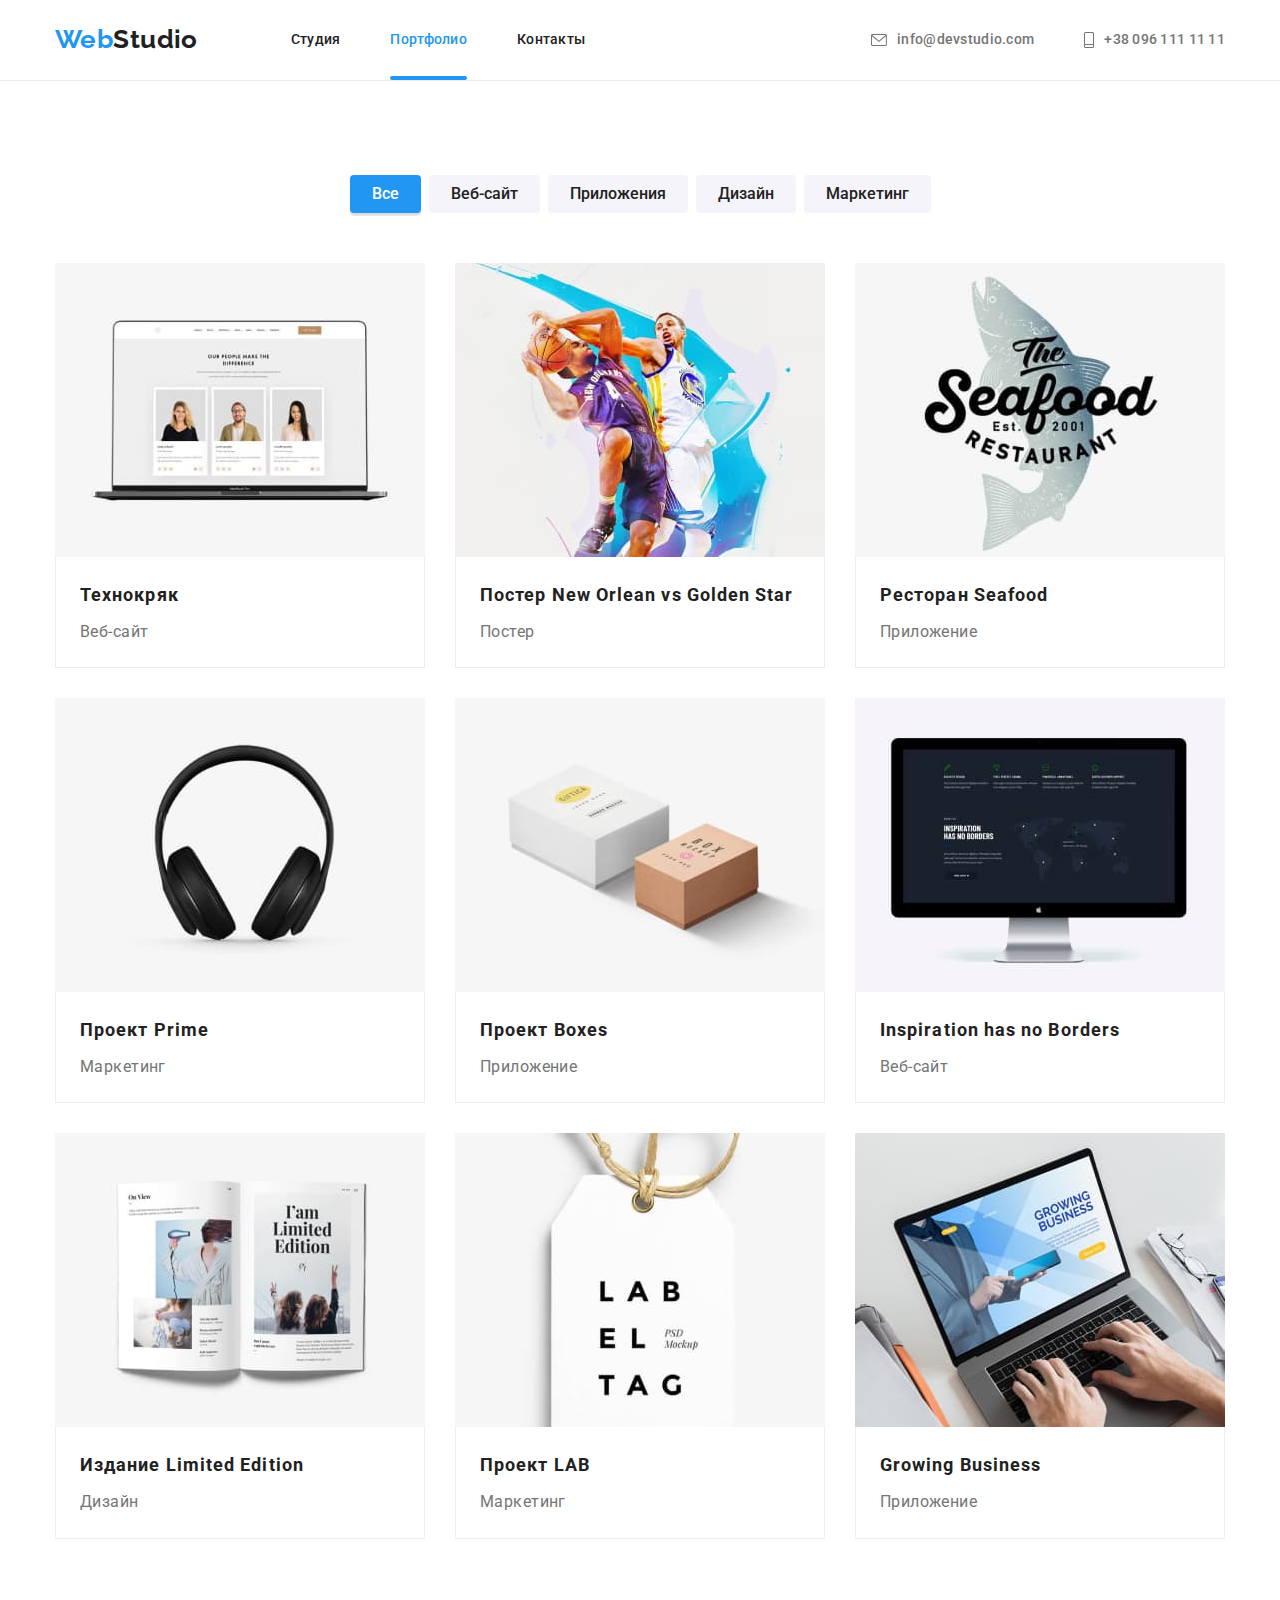
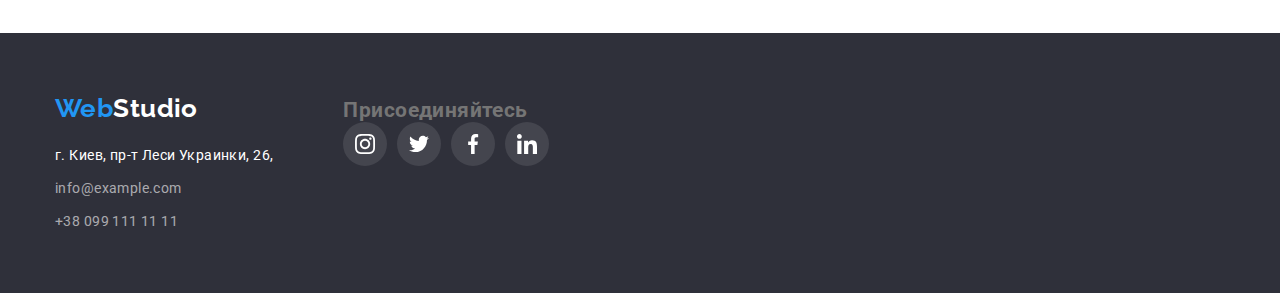
==== portfolio.html @ ca1852e1 "Add overlay portfolio and modal" ====
<!DOCTYPE html>
<html lang="ru">
  <head>
    <meta charset="UTF-8" />
    <meta http-equiv="X-UA-Compatible" content="IE=edge" />
    <meta name="viewport" content="width=device-width, initial-scale=1.0" />
    <title lang="en">Portfolio</title>
    <link
      href="https://fonts.googleapis.com/css2?family=Raleway:wght@700&family=Roboto:wght@400;500;700;900&display=swap"
      rel="stylesheet"
    />
    <link
      rel="stylesheet"
      href="https://cdnjs.cloudflare.com/ajax/libs/modern-normalize/1.1.0/modern-normalize.min.css"
    />
    <link rel="stylesheet" href="./css/styles.css" />
  </head>
  <body>
    <!--Шапка в сайте-->
    <header class="header">
      <!--Навигация в шапке-->
      <div class="container header-content">
        <nav class="navigation header-content">
          <a href="./index.html" class="logo text"><span class="logo-first">Web</span>Studio</a>
          <ul class="naw-list">
            <li class="naw-list-item">
              <a href="./index.html" class="link text">Студия</a>
            </li>
            <li class="naw-list-item">
              <a href="./portfolio.html" target="_blank" class="link text current">Портфолио</a>
            </li>
            <li class="naw-list-item"><a href="" class="link text list">Контакты</a></li>
          </ul>
        </nav>

        <!--Блок контакты-->

        <ul class="contacts-block">
          <li class="contacts-block-item">
            <a href="mailto:info@devstudio.com" class="link text">
              <svg class="contacts-block-icon" width="16px" height="12px">
                <use href="./images/sprite.svg#icon-envelope"></use>
              </svg>
              info@devstudio.com
            </a>
          </li>
          <li class="contacts-block-item">
            <a href="tel:+380961111111" class="link text"
              ><svg class="contacts-block-icon" width="10px" height="16px">
                <use href="./images/sprite.svg#icon-mobile"></use>
              </svg>
              +38 096 111 11 11
            </a>
          </li>
        </ul>
      </div>
    </header>
    <main>
      <!--Фильтры-->
      <section class="section">
        <!--Скрытый заголовок-->
        <!-- <h1>Примеры работ</h1> -->
        <div class="container">
          <ul class="filters-list">
            <li class="filter-item">
              <button type="button" class="button-filter current">Все</button>
            </li>
            <li class="filter-item">
              <button type="button" class="button-filter">Веб-сайт</button>
            </li>
            <li class="filter-item">
              <button type="button" class="button-filter">Приложения</button>
            </li>
            <li class="filter-item">
              <button type="button" class="button-filter">Дизайн</button>
            </li>
            <li class="filter-item">
              <button type="button" class="button-filter">Маркетинг</button>
            </li>
          </ul>
          <!-- Примеры работ -->
          <ul class="works-list">
            <li class="works-list-item">
              <a href="" class="text">
                <div class="works-list-thumb">
                  <img
                    src="./images-portfolio/img-ex-1.jpg"
                    alt="Ноутбук"
                    width="370"
                    height="294"
                  />
                  <div class="works-list-thumb-text-box">
                    <p class="works-list-thumb-text">
                      Ресурс предлагает комплексные предложения с разным уровнем функционала и
                      сервисов. Все это позволит посетителю получить исчерпывающие сведения о
                      компании или частном лице.
                    </p>
                  </div>
                </div>
                <div class="card-box">
                  <h2 class="works-title">Технокряк</h2>
                  <p class="works-subtitle">Веб-сайт</p>
                </div>
              </a>
            </li>
            <li class="works-list-item">
              <a href="" class="text">
                <img
                  src="./images-portfolio/img-ex-2.jpg"
                  alt="Игра в футбол"
                  width="370"
                  height="294"
                />
                <div class="card-box">
                  <h2 lang="en" class="works-title">Постер New Orlean vs Golden Star</h2>
                  <p class="works-subtitle">Постер</p>
                </div>
              </a>
            </li>
            <li class="works-list-item">
              <a href="" class="text">
                <img
                  src="./images-portfolio/img-ex-3.jpg"
                  alt="Лого Ресторана"
                  width="370"
                  height="294"
                />
                <div class="card-box">
                  <h2 lang="en" class="works-title">Ресторан Seafood</h2>
                  <p class="works-subtitle">Приложение</p>
                </div>
              </a>
            </li>
            <li class="works-list-item">
              <a href="" class="text">
                <img
                  src="./images-portfolio/img-ex-4.jpg"
                  alt="Наушники"
                  width="370"
                  height="294"
                />

                <div class="card-box">
                  <h2 lang="en" class="works-title">Проект Prime</h2>
                  <p class="works-subtitle">Маркетинг</p>
                </div>
              </a>
            </li>
            <li class="works-list-item">
              <a href="" class="text">
                <img src="./images-portfolio/img-ex-5.jpg" alt="Коробки" width="370" height="294" />
                <div class="card-box">
                  <h2 lang="en" class="works-title">Проект Boxes</h2>
                  <p class="works-subtitle">Приложение</p>
                </div>
              </a>
            </li>
            <li class="works-list-item">
              <a href="" class="text">
                <img src="./images-portfolio/img-ex-6.jpg" alt="Монитор" width="370" height="294" />
                <div class="card-box">
                  <h2 lang="en" class="works-title">Inspiration has no Borders</h2>
                  <p class="works-subtitle">Веб-сайт</p>
                </div>
              </a>
            </li>
            <li class="works-list-item">
              <a href="" class="text">
                <img
                  src="./images-portfolio/img-ex-7.jpg"
                  alt="Разворот кники"
                  width="370"
                  height="294"
                />
                <div class="card-box">
                  <h2 lang="en" class="works-title">Издание Limited Edition</h2>
                  <p class="works-subtitle">Дизайн</p>
                </div>
              </a>
            </li>
            <li class="works-list-item">
              <a href="" class="text">
                <img
                  src="./images-portfolio/img-ex-8.jpg"
                  alt="Бирка-ценник"
                  width="370"
                  height="294"
                />
                <div class="card-box">
                  <h2 lang="en" class="works-title">Проект LAB</h2>
                  <p class="works-subtitle">Маркетинг</p>
                </div>
              </a>
            </li>
            <li class="works-list-item">
              <a href="" class="text">
                <img
                  src="./images-portfolio/img-ex-9.jpg"
                  alt="Печатание на ноутбуке"
                  width="370"
                  height="294"
                />
                <div class="card-box">
                  <h2 lang="en" class="works-title">Growing Business</h2>
                  <p class="works-subtitle">Приложение</p>
                </div>
              </a>
            </li>
          </ul>
        </div>
      </section>
    </main>
    <!--Футер-->
    <footer class="footer">
      <div class="container footer-container">
        <div class="footer-box">
          <a href="" class="logo-footer text"> <span class="logo-footer-first">Web</span>Studio </a>

          <address>
            <ul class="contacts-footer">
              <li><a href="" class="link-address text"> г. Киев, пр-т Леси Украинки, 26,</a></li>
              <li>
                <a href="mailto:info@example.com" class="link-mail-footer link text"
                  >info@example.com</a
                >
              </li>
              <li>
                <a href="tel:+380991111111" class="link-tel-footer link text">+38 099 111 11 11</a>
              </li>
            </ul>
          </address>
        </div>

        <div class="footer-social-box">
          <h2 class="footer-title">Присоединяйтесь</h2>
          <ul class="footer-social-list">
            <li class="footer-social-item">
              <a href="">
                <svg class="icon-footer" width="44" height="44">
                  <use href="./images/sprite.svg#icon-instagram"></use>
                </svg>
              </a>
            </li>
            <li class="footer-social-item">
              <a href="">
                <svg class="icon-footer" width="44" height="44">
                  <use href="./images/sprite.svg#icon-twitter"></use>
                </svg>
              </a>
            </li>
            <li class="footer-social-item">
              <a href="">
                <svg class="icon-footer" width="44" height="44">
                  <use href="./images/sprite.svg#icon-facebook"></use>
                </svg>
              </a>
            </li>
            <li class="footer-social-item">
              <a href="">
                <svg class="icon-footer" width="44" height="44">
                  <use href="./images/sprite.svg#icon-linkedin"></use>
                </svg>
              </a>
            </li>
          </ul>
        </div>
      </div>
    </footer>
  </body>
</html>
---- css/styles.css ----
:root {
  --title-text-color: #212121;
  --primary-text-color: #757575;
  --accent-color: #2196f3;
  --white-color: #ffffff;
  --contacts-footer-color: rgba(255, 255, 255, 0.6);
  --bg-hero-footer: #2f303a;
  --bg-grey: #f5f4fa;
  --icon-color: #afb1b8;
  --card-set-gap: 30px;
}
body {
  background-color: var(--white-color);
  color: var(--primary-text-color);
  font-family: Roboto, sans-serif;
  font-size: 14px;
  letter-spacing: 0.03em;
}
h1,
h2,
h3,
h4,
h5,
h6,
p {
  margin: 0;
  padding: 0;
}
ul,
ol {
  margin: 0;
  padding: 0;
  list-style: none;
}
img {
  display: block;
  max-width: 100%;
  height: auto;
}
/* Утилитарные классы */
.container {
  width: 1200px;
  margin-left: auto;
  margin-right: auto;
  padding-left: 15px;
  padding-right: 15px;
  /* background-color: antiquewhite; */
  /* outline: 2px solid tomato; */
}
.section {
  /* border: 1px solid black; */
  padding-top: 94px;
  padding-bottom: 94px;
}
/* .list {
  padding: 0;
  margin: 0;
  list-style: none;
} */
.text {
  text-decoration: none;
}
.visually-hidden {
  position: absolute;
  width: 1px;
  height: 1px;
  margin: -1px;
  border: 0;
  padding: 0;
  white-space: nowrap;
  clip-path: inset(100%);
  clip: rect(0 0 0 0);
  overflow: hidden;
}

/* Хедер */
.header {
  background-color: var(--white-color);
  border-bottom: 1px solid #ececec;
}
.header-content {
  display: flex;
  align-items: center;
}
.logo {
  margin-right: 93px;
  color: var(--title-text-color);
  font-family: Raleway, sans-serif;
  font-weight: 700;
  font-size: 26px;
  line-height: 1.2;
}
.logo-first {
  color: var(--accent-color);
  font-family: Raleway, sans-serif;
  font-weight: 700;
  font-size: 26px;
  line-height: 1.2;
}
/* Навигация шапка */

.naw-list {
  display: flex;
}
.naw-list-item:not(:last-child) {
  margin-right: 50px;
}

.naw-list .link {
  display: block;
  padding-top: 32px;
  padding-bottom: 32px;

  color: var(--title-text-color);

  font-weight: 500;
  line-height: 1.14;
  letter-spacing: 0.02em;
}
.naw-list .link:hover,
.naw-list .link:focus {
  color: var(--accent-color);
  font-weight: 500;
  line-height: 1.14;
  letter-spacing: 0.02em;
}
.naw-list .link.current {
  position: relative;
  color: var(--accent-color);
  font-weight: 500;
  line-height: 1.14;
  letter-spacing: 0.02em;
}
.naw-list .link.current::after {
  position: absolute;
  bottom: 0;
  left: 0;

  content: '';
  display: inline-block;
  width: 100%;
  height: 4px;
  background: var(--accent-color);
  border-radius: 2px;
}
/* Блок контакты */
.contacts-block {
  display: flex;
  margin-left: auto;
}
.contacts-block-item:not(:last-child) {
  margin-right: 50px;
}
.contacts-block .link {
  display: flex;
  align-items: center;
  padding-top: 32px;
  padding-bottom: 32px;

  color: var(--primary-text-color);
  font-weight: 500;

  line-height: 1.14;
  letter-spacing: 0.02em;
}
.contacts-block .link:hover,
.contacts-block .link:focus {
  color: var(--accent-color);
}

.contacts-block-icon {
  margin-right: 10px;
  fill: currentColor;
}

/* Герой */
.hero-box {
  max-width: 1600px;
  margin-left: auto;
  margin-right: auto;
}
.hero {
  max-width: 1600px;
  margin-left: auto;
  margin-right: auto;
  padding-top: 200px;
  padding-bottom: 200px;
  background-color: var(--bg-hero-footer);
  text-align: center;

  background-image: linear-gradient(to right, rgba(47, 48, 58, 0.4) 40%, rgba(47, 48, 58, 0.4)),
    url(../images/Img-hero.jpg);
  background-repeat: no-repeat;
  background-size: cover;
  background-position: center;
}
.hero-title {
  margin-bottom: var(--card-set-gap);

  color: var(--white-color);
  font-weight: 900;

  font-size: 44px;
  line-height: 1.4;
  letter-spacing: 0.06em;
  text-transform: uppercase;
}
/* Кнопка */
.button-hero {
  padding: 10px 32px 10px 32px;

  box-shadow: 0px 4px 4px rgba(0, 0, 0, 0.15);
  border-radius: 4px;
  border: none;

  background-color: var(--accent-color);
  color: var(--white-color);

  font-family: inherit;
  font-weight: 700;
  font-size: 16px;
  line-height: 1.9;
  letter-spacing: 0.06em;

  cursor: pointer;
}
/* Преимущества */

.benefits-list {
  display: flex;
  flex-wrap: wrap;
  margin-left: calc(-1 * var(--card-set-gap));
  /* margin-top: calc(-1 * var(--card-set-gap)); */
}
.benefits-item {
  flex-basis: calc(100% / 4 - var(--card-set-gap));
  margin-left: var(--card-set-gap);
  /* margin-top: var(--card-set-gap); */
}
.benefits-item::before {
  display: block;
  margin-bottom: var(--card-set-gap);
  content: '';
  height: 120px;
  background-color: var(--bg-grey);
  background-repeat: no-repeat;
  background-size: auto auto;
  background-position: 50% 50%;
}
.benefits-item:first-child::before {
  background-image: url(../images/antenna\ 1.svg);
}
.benefits-item:nth-child(2)::before {
  background-image: url(../images/clock\ 1.svg);
}
.benefits-item:nth-child(3)::before {
  background-image: url(../images/diagram\ 1.svg);
}
.benefits-item:last-child::before {
  background-image: url(../images/astronaut\ 1.svg);
}

.benefits-title {
  margin-bottom: 10px;

  color: var(--title-text-color);
  font-size: 14px;

  line-height: 1.14;
  letter-spacing: 0.03em;
  text-transform: uppercase;
}
.benefits-list p {
  line-height: 1.7;
}
/* Секция */
.section-title {
  margin-bottom: 50px;

  color: var(--title-text-color);

  font-size: 36px;
  line-height: 1.17;
  letter-spacing: 0.03em;
  text-align: center;
}
/* Чем мы занимаемся */
.about-us-section {
  padding-top: 0;
}
.about-us-list {
  display: flex;
  flex-wrap: wrap;
  margin-left: calc(-1 * var(--card-set-gap));
  margin-bottom: calc(-1 * var(--card-set-gap));
}

.about-us-item {
  position: relative;

  flex-basis: calc(100% / 3 - var(--card-set-gap));
  margin-left: var(--card-set-gap);
  margin-bottom: var(--card-set-gap);
}
.about-us-item-thumb {
  position: relative;
  display: flex;
  align-items: center;
}
.about-us-item-thumb::before {
  content: '';
  position: absolute;
  bottom: 0;
  width: 100%;
  height: 70px;

  background-color: rgba(47, 48, 58, 0.8);
}

.about-us-item-text {
  position: absolute;
  width: 100%;

  margin-top: 251px;
  margin-bottom: 27px;

  font-weight: 700;
  line-height: 1.14;
  text-align: center;
  text-transform: uppercase;

  color: var(--white-color);
}

/* Наша команда */
.team {
  background-color: var(--bg-grey);
}
.team-list {
  display: flex;
  flex-wrap: wrap;
  margin-left: calc(-1 * var(--card-set-gap));
}
.team-item {
  flex-basis: calc(100% / 4 - var(--card-set-gap));
  margin-left: var(--card-set-gap);
  background-color: var(--white-color);
  box-shadow: 0px 1px 3px rgba(0, 0, 0, 0.12), 0px 1px 1px rgba(0, 0, 0, 0.14),
    0px 2px 1px rgba(0, 0, 0, 0.2);
  border-radius: 0px 0px 4px 4px;
}

.team-item > img {
  margin-bottom: var(--card-set-gap);
}
.team-title {
  margin-bottom: 10px;

  color: var(--title-text-color);

  font-weight: 500;
  font-size: 16px;
  line-height: 1.19;
  letter-spacing: 0.03em;
  text-align: center;
}
.team-list p {
  margin-bottom: 16px;
  font-size: 16px;
  line-height: 1.19;
  text-align: center;
}
/*---------------------- Соц-сети Команда--------------------------- */
.social-icons-list {
  display: flex;
  margin-right: 32px;
  margin-bottom: 30px;
  margin-left: 32px;
}
.social-icons-item {
  flex-basis: calc(100% / 4 - 10px);
  margin-right: 10px;
}
.social-icons-item:last-child {
  margin-right: 0;
}
.social-icons-item > a {
  display: block;
  border-radius: 50%;
  width: 44px;
  height: 44px;
  color: var(--icon-color);
}
.social-icons-item > a:hover {
  display: block;
  border-radius: 50%;
  width: 44px;
  height: 44px;
  background-color: var(--accent-color);
  color: var(--white-color);
}
.icon {
  fill: currentColor;
}

/*-------------- Наши клиенты --------------------------------*/
.our-clients-list {
  display: flex;
  flex-wrap: wrap;
  margin-right: calc(-1 * var(--card-set-gap));
}
.our-clients-item {
  flex-basis: calc(100% / 6 - var(--card-set-gap));
  margin-right: var(--card-set-gap);
}
.our-clients-item:last-child {
  margin-right: 0;
}
.our-clients-item > a {
  display: flex;
  align-items: center;
  justify-content: center;
  width: 170px;
  height: 92px;
  border: 1px solid var(--icon-color);
  border-radius: 4px;
  color: var(--icon-color);
}
.our-clients-item > a:hover,
.our-clients-item > a:focus {
  display: flex;
  align-items: center;
  justify-content: center;
  border: 1px solid var(--accent-color);
  border-radius: 4px;
  color: var(--accent-color);
}
.our-clients-icon {
  fill: currentColor;
}
/* Футтер */
.footer {
  padding-top: 60px;
  padding-bottom: 60px;
  background-color: var(--bg-hero-footer);
}

/* ------------------------------------------ */
.footer-container {
  display: flex;
  align-items: baseline;
}
.footer-social-box {
  margin-left: 70px;
}
.footer-text {
  margin-bottom: 20px;
  font-weight: 700;
  font-size: 14px;
  line-height: 1.14;
  letter-spacing: 0.03em;
  text-transform: uppercase;
  color: var(--white-color);
}
.footer-social-list {
  display: flex;
  flex-wrap: wrap;
  margin-right: -10px;
}
.footer-social-item > a {
  display: block;
  border-radius: 50%;
  width: 44px;
  height: 44px;
  background-color: rgba(255, 255, 255, 0.1);
  color: var(--white-color);
}
.footer-social-item > a:hover {
  display: block;
  border-radius: 50%;
  width: 44px;
  height: 44px;
  background-color: var(--accent-color);
  color: var(--white-color);
}
.footer-social-item {
  flex-basis: calc(100% / 4 - 10px);
  margin-right: 10px;
}
.footer-social-item:last-child {
  margin-right: 0;
}
.icon-footer {
  fill: currentColor;
}
/* ------------------------------------------ */

.logo-footer {
  display: inline;

  font-family: Raleway, sans-serif;
  font-weight: 700;
  font-size: 26px;
  line-height: 1.2;

  color: var(--white-color);
}
.logo-footer-first {
  display: inline-block;
  margin-bottom: 20px;
  color: var(--accent-color);
  font-family: Raleway, sans-serif;
  font-weight: 700;
  font-size: 26px;
  line-height: 1.2;
}

.contacts-footer .link-address {
  display: inline-block;
  margin-bottom: 9px;
  color: var(--white-color);
  font-style: normal;
  line-height: 1.7;
}
.contacts-footer .link-address:hover,
.contacts-footer .link-address:focus {
  color: var(--accent-color);
}
.link-mail-footer {
  display: inline-block;
  margin-bottom: 9px;
}
.link-tel-footer {
  display: inline-block;
}
.contacts-footer .link {
  color: var(--contacts-footer-color);
  font-style: normal;
  line-height: 1.7;
}
.contacts-footer .link:hover,
.contacts-footer .link:focus {
  color: var(--accent-color);
}

/* Страница Портфолио Фильтр*/
.filters-list {
  display: flex;
  justify-content: center;
  margin-bottom: 50px;
}
.button-filter {
  padding: 6px 22px 6px 22px;
  border: none;
  border-radius: 4px;
  background-color: #f5f4fa;
  color: var(--title-text-color);
  font-family: inherit;
  font-weight: 500;
  font-size: 16px;
  line-height: 1.6;
  text-align: center;
  cursor: pointer;
}
.filter-item:not(:last-child) {
  margin-right: 8px;
}
.button-filter:hover,
.button-filter:focus {
  padding: 6px 22px 6px 22px;
  border: none;
  border-radius: 4px;

  background-color: var(--accent-color);
  color: var(--white-color);
  font-family: inherit;
  font-weight: 500;
  font-size: 16px;
  line-height: 1.6;
  text-align: center;
  box-shadow: 0px 3px 1px rgba(0, 0, 0, 0.1), 0px 1px 2px rgba(0, 0, 0, 0.08), 0px 2px;

  cursor: pointer;
}
.button-filter.current {
  padding: 6px 22px 6px 22px;
  border: none;
  border-radius: 4px;

  background-color: var(--accent-color);
  color: var(--white-color);
  font-family: inherit;
  font-weight: 500;
  font-size: 16px;
  line-height: 1.6;
  text-align: center;
  box-shadow: 0px 3px 1px rgba(0, 0, 0, 0.1), 0px 1px 2px rgba(0, 0, 0, 0.08), 0px 2px;

  cursor: pointer;
}
/* Примеры работ Портофолио  */

.works-list {
  display: flex;
  flex-wrap: wrap;
  margin-left: calc(-1 * var(--card-set-gap));
  margin-top: calc(-1 * var(--card-set-gap));
}
.works-list-item {
  flex-basis: calc(100% / 3 - var(--card-set-gap));
  margin-left: var(--card-set-gap);
  margin-top: var(--card-set-gap);

  background-color: var(--white-color);
}
.works-list-item > a:hover,
.works-list-item > a:focus {
  display: block;
  box-shadow: 0px 1px 1px rgba(0, 0, 0, 0.12), 0px 4px 4px rgba(0, 0, 0, 0.06),
    1px 4px 6px rgba(0, 0, 0, 0.16);
}
.works-list-thumb {
  position: relative;
}
.works-list-thumb::before {
  content: '';
  position: absolute;
  /* width: 100%;
  height: 100%; */
  display: inline-block;

  opacity: 0;

  background-color: rgba(33, 150, 243, 0.9);
}

.works-list-thumb:hover:before {
  content: '';
  position: absolute;
  width: 100%;
  height: 100%;
  display: inline-block;

  opacity: 1;

  background-color: rgba(33, 150, 243, 0.9);
}
.works-list-thumb-text-box {
  position: absolute;
  top: 0;
  right: 0;

  padding-top: 63px;
  padding-right: 24px;
  padding-bottom: 63px;
  padding-left: 24px;

  opacity: 0;
}
.works-list-thumb-text-box {
  position: absolute;
  top: 0;
  right: 0;

  padding-top: 63px;
  padding-right: 24px;
  padding-bottom: 63px;
  padding-left: 24px;

  opacity: 0;
}
.works-list-thumb-text {
  font-size: 18px;
  line-height: 1.6;

  color: var(--white-color);
}
.works-list-thumb-text-box:hover {
  position: absolute;
  top: 0;
  right: 0;

  opacity: 1;
}

.card-box {
  padding-top: 20px;
  padding-right: 24px;
  padding-bottom: 20px;
  padding-left: 24px;
  border: 1px solid #eeeeee;
  border-top: none;
}
.works-title {
  color: var(--title-text-color);
  font-size: 18px;
  line-height: 2;
  letter-spacing: 0.06em;
}
.works-subtitle {
  margin-top: 4px;
  color: var(--primary-text-color);
  font-size: 16px;
  line-height: 1.9;
}

/* Модальное окно */
.backdrop {
  position: fixed;
  top: 0;
  left: 0;
  width: 100%;
  height: 100%;

  background-color: rgba(0, 0, 0, 0.2);
}
.modal {
  position: absolute;
  top: 50%;
  left: 50%;
  transform: translate(-50%, -50%);

  width: 528px;
  height: 581px;

  background-color: var(--white-color);
  box-shadow: 0px 1px 3px rgba(0, 0, 0, 0.12), 0px 1px 1px rgba(0, 0, 0, 0.14),
    0px 2px 1px rgba(0, 0, 0, 0.2);
  border-radius: 4px;
}
.modal-btn {
  position: absolute;
  top: 0;
  right: 0;
  display: block;
  width: 30px;
  height: 30px;

  margin-top: 8px;
  margin-right: 8px;

  border-radius: 50%;
  border: 1px solid rgba(0, 0, 0, 0.1);

  background-color: var(--white-color);

  cursor: pointer;
}
.modal-icon-btn {
  width: 11px;
  height: 11px;
  fill: red;
}
/* #2196F3; голубой цвет
 #212121; цыет тёмный
 #757575; номер телефона параграфы
 #FFFFFF; белыйй цвет
 rgba(255, 255, 255, 0.6); коетакты в футоре
 #2F303A; бекграунд героя
 #188CE8; кнопка ховер
 #2F303A бекграунд футера
 #188CE8 кнопка хoвер*/ ;
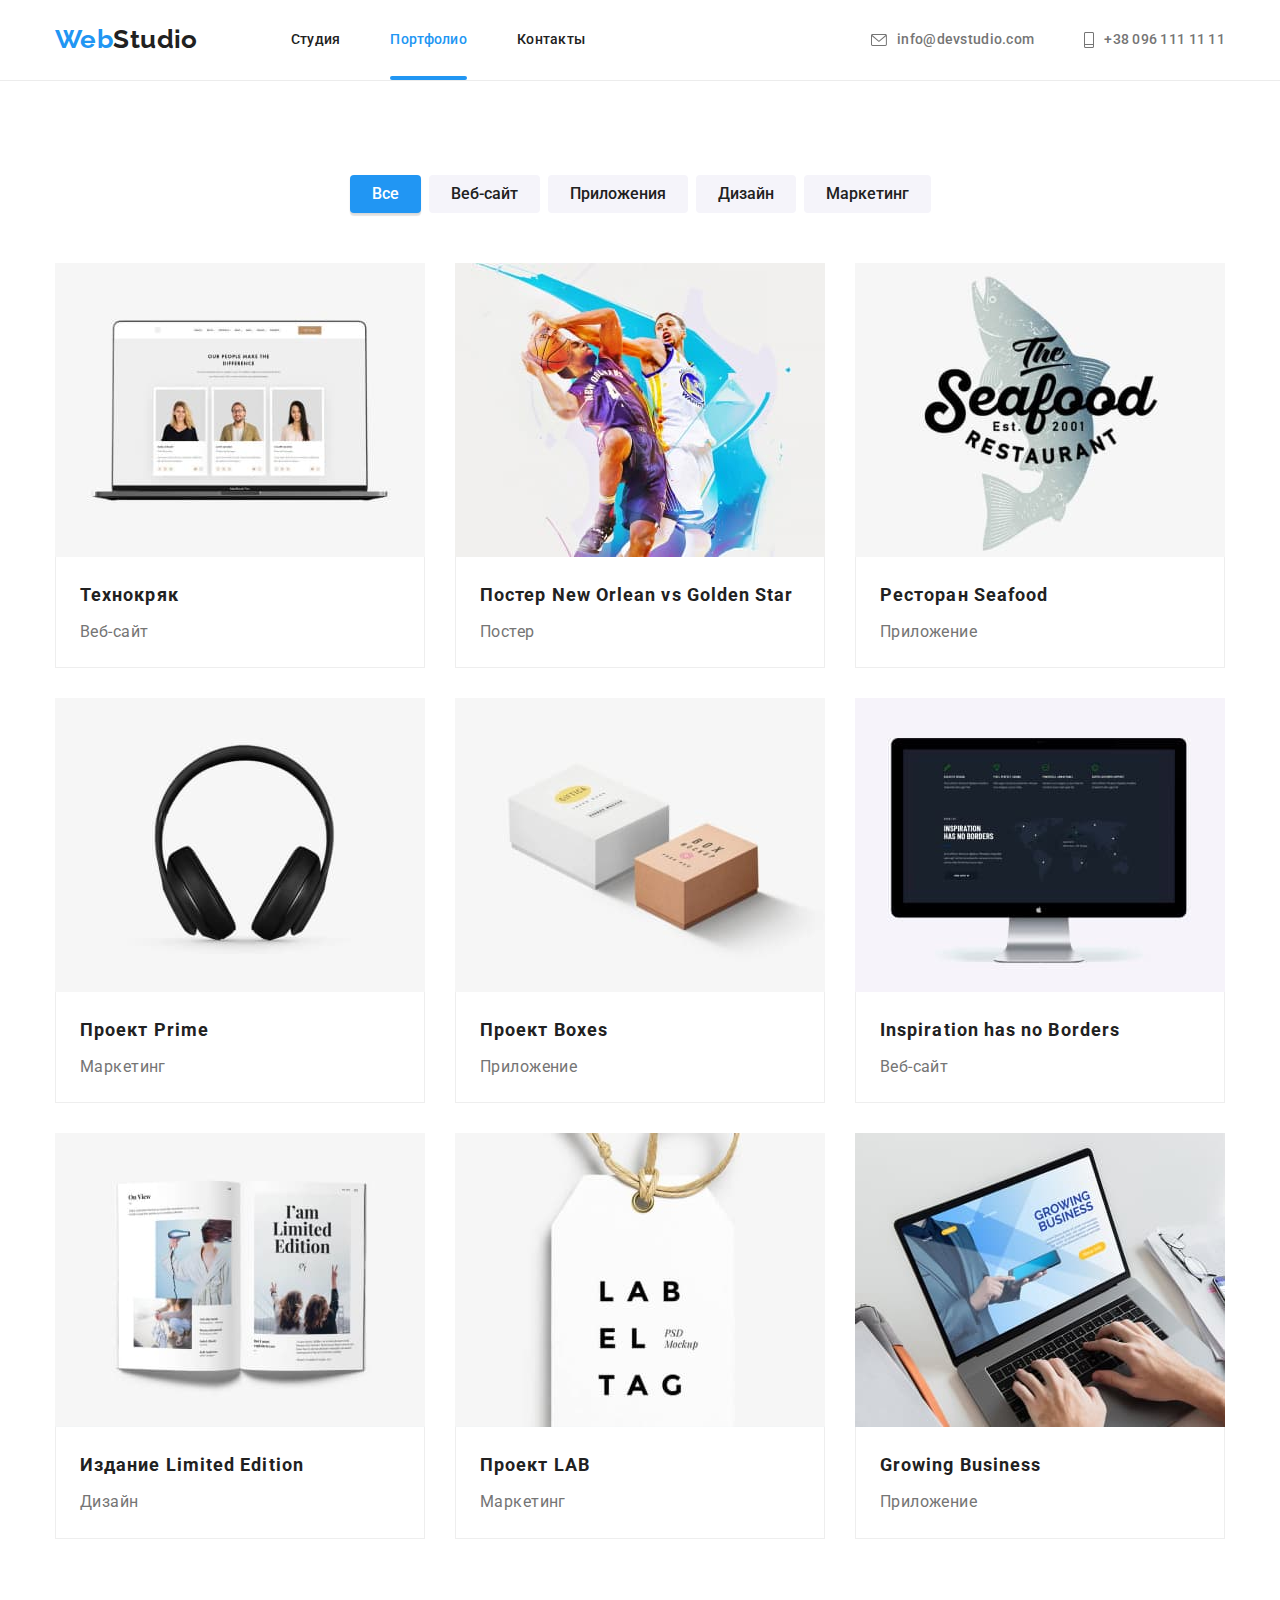
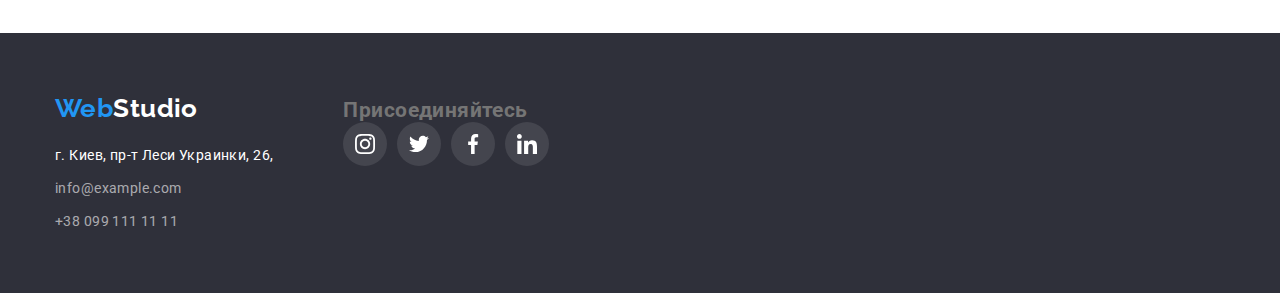
==== commit c117bb77: "Done" ====
--- a/portfolio.html
+++ b/portfolio.html
@@ -89,13 +89,11 @@
                     width="370"
                     height="294"
                   />
-                  <div class="works-list-thumb-text-box">
-                    <p class="works-list-thumb-text">
-                      Ресурс предлагает комплексные предложения с разным уровнем функционала и
-                      сервисов. Все это позволит посетителю получить исчерпывающие сведения о
-                      компании или частном лице.
-                    </p>
-                  </div>
+                  <p class="works-list-thumb-text">
+                    Ресурс предлагает комплексные предложения с разным уровнем функционала и
+                    сервисов. Все это позволит посетителю получить исчерпывающие сведения о компании
+                    или частном лице.
+                  </p>
                 </div>
                 <div class="card-box">
                   <h2 class="works-title">Технокряк</h2>
@@ -105,12 +103,21 @@
             </li>
             <li class="works-list-item">
               <a href="" class="text">
-                <img
-                  src="./images-portfolio/img-ex-2.jpg"
-                  alt="Игра в футбол"
-                  width="370"
-                  height="294"
-                />
+                <div class="works-list-thumb">
+                  <img
+                    src="./images-portfolio/img-ex-2.jpg"
+                    alt="Игра в футбол"
+                    width="370"
+                    height="294"
+                  />
+                  <div class="works-list-thumb-text-box">
+                    <p class="works-list-thumb-text">
+                      Ресурс предлагает комплексные предложения с разным уровнем функционала и
+                      сервисов. Все это позволит посетителю получить исчерпывающие сведения о
+                      компании или частном лице.
+                    </p>
+                  </div>
+                </div>
                 <div class="card-box">
                   <h2 lang="en" class="works-title">Постер New Orlean vs Golden Star</h2>
                   <p class="works-subtitle">Постер</p>
@@ -119,12 +126,21 @@
             </li>
             <li class="works-list-item">
               <a href="" class="text">
-                <img
-                  src="./images-portfolio/img-ex-3.jpg"
-                  alt="Лого Ресторана"
-                  width="370"
-                  height="294"
-                />
+                <div class="works-list-thumb">
+                  <img
+                    src="./images-portfolio/img-ex-3.jpg"
+                    alt="Лого Ресторана"
+                    width="370"
+                    height="294"
+                  />
+                  <div class="works-list-thumb-text-box">
+                    <p class="works-list-thumb-text">
+                      Ресурс предлагает комплексные предложения с разным уровнем функционала и
+                      сервисов. Все это позволит посетителю получить исчерпывающие сведения о
+                      компании или частном лице.
+                    </p>
+                  </div>
+                </div>
                 <div class="card-box">
                   <h2 lang="en" class="works-title">Ресторан Seafood</h2>
                   <p class="works-subtitle">Приложение</p>
@@ -133,13 +149,21 @@
             </li>
             <li class="works-list-item">
               <a href="" class="text">
-                <img
-                  src="./images-portfolio/img-ex-4.jpg"
-                  alt="Наушники"
-                  width="370"
-                  height="294"
-                />
-
+                <div class="works-list-thumb">
+                  <img
+                    src="./images-portfolio/img-ex-4.jpg"
+                    alt="Наушники"
+                    width="370"
+                    height="294"
+                  />
+                  <div class="works-list-thumb-text-box">
+                    <p class="works-list-thumb-text">
+                      Ресурс предлагает комплексные предложения с разным уровнем функционала и
+                      сервисов. Все это позволит посетителю получить исчерпывающие сведения о
+                      компании или частном лице.
+                    </p>
+                  </div>
+                </div>
                 <div class="card-box">
                   <h2 lang="en" class="works-title">Проект Prime</h2>
                   <p class="works-subtitle">Маркетинг</p>
@@ -148,7 +172,21 @@
             </li>
             <li class="works-list-item">
               <a href="" class="text">
-                <img src="./images-portfolio/img-ex-5.jpg" alt="Коробки" width="370" height="294" />
+                <div class="works-list-thumb">
+                  <img
+                    src="./images-portfolio/img-ex-5.jpg"
+                    alt="Коробки"
+                    width="370"
+                    height="294"
+                  />
+                  <div class="works-list-thumb-text-box">
+                    <p class="works-list-thumb-text">
+                      Ресурс предлагает комплексные предложения с разным уровнем функционала и
+                      сервисов. Все это позволит посетителю получить исчерпывающие сведения о
+                      компании или частном лице.
+                    </p>
+                  </div>
+                </div>
                 <div class="card-box">
                   <h2 lang="en" class="works-title">Проект Boxes</h2>
                   <p class="works-subtitle">Приложение</p>
@@ -157,7 +195,21 @@
             </li>
             <li class="works-list-item">
               <a href="" class="text">
-                <img src="./images-portfolio/img-ex-6.jpg" alt="Монитор" width="370" height="294" />
+                <div class="works-list-thumb">
+                  <img
+                    src="./images-portfolio/img-ex-6.jpg"
+                    alt="Монитор"
+                    width="370"
+                    height="294"
+                  />
+                  <div class="works-list-thumb-text-box">
+                    <p class="works-list-thumb-text">
+                      Ресурс предлагает комплексные предложения с разным уровнем функционала и
+                      сервисов. Все это позволит посетителю получить исчерпывающие сведения о
+                      компании или частном лице.
+                    </p>
+                  </div>
+                </div>
                 <div class="card-box">
                   <h2 lang="en" class="works-title">Inspiration has no Borders</h2>
                   <p class="works-subtitle">Веб-сайт</p>
@@ -166,12 +218,21 @@
             </li>
             <li class="works-list-item">
               <a href="" class="text">
-                <img
-                  src="./images-portfolio/img-ex-7.jpg"
-                  alt="Разворот кники"
-                  width="370"
-                  height="294"
-                />
+                <div class="works-list-thumb">
+                  <img
+                    src="./images-portfolio/img-ex-7.jpg"
+                    alt="Разворот кники"
+                    width="370"
+                    height="294"
+                  />
+                  <div class="works-list-thumb-text-box">
+                    <p class="works-list-thumb-text">
+                      Ресурс предлагает комплексные предложения с разным уровнем функционала и
+                      сервисов. Все это позволит посетителю получить исчерпывающие сведения о
+                      компании или частном лице.
+                    </p>
+                  </div>
+                </div>
                 <div class="card-box">
                   <h2 lang="en" class="works-title">Издание Limited Edition</h2>
                   <p class="works-subtitle">Дизайн</p>
@@ -180,12 +241,21 @@
             </li>
             <li class="works-list-item">
               <a href="" class="text">
-                <img
-                  src="./images-portfolio/img-ex-8.jpg"
-                  alt="Бирка-ценник"
-                  width="370"
-                  height="294"
-                />
+                <div class="works-list-thumb">
+                  <img
+                    src="./images-portfolio/img-ex-8.jpg"
+                    alt="Бирка-ценник"
+                    width="370"
+                    height="294"
+                  />
+                  <div class="works-list-thumb-text-box">
+                    <p class="works-list-thumb-text">
+                      Ресурс предлагает комплексные предложения с разным уровнем функционала и
+                      сервисов. Все это позволит посетителю получить исчерпывающие сведения о
+                      компании или частном лице.
+                    </p>
+                  </div>
+                </div>
                 <div class="card-box">
                   <h2 lang="en" class="works-title">Проект LAB</h2>
                   <p class="works-subtitle">Маркетинг</p>
@@ -194,12 +264,21 @@
             </li>
             <li class="works-list-item">
               <a href="" class="text">
-                <img
-                  src="./images-portfolio/img-ex-9.jpg"
-                  alt="Печатание на ноутбуке"
-                  width="370"
-                  height="294"
-                />
+                <div class="works-list-thumb">
+                  <img
+                    src="./images-portfolio/img-ex-9.jpg"
+                    alt="Печатание на ноутбуке"
+                    width="370"
+                    height="294"
+                  />
+                  <div class="works-list-thumb-text-box">
+                    <p class="works-list-thumb-text">
+                      Ресурс предлагает комплексные предложения с разным уровнем функционала и
+                      сервисов. Все это позволит посетителю получить исчерпывающие сведения о
+                      компании или частном лице.
+                    </p>
+                  </div>
+                </div>
                 <div class="card-box">
                   <h2 lang="en" class="works-title">Growing Business</h2>
                   <p class="works-subtitle">Приложение</p>
--- a/css/styles.css
+++ b/css/styles.css
@@ -52,11 +52,6 @@
   padding-top: 94px;
   padding-bottom: 94px;
 }
-/* .list {
-  padding: 0;
-  margin: 0;
-  list-style: none;
-} */
 .text {
   text-decoration: none;
 }
@@ -72,6 +67,11 @@
   clip: rect(0 0 0 0);
   overflow: hidden;
 }
+.is-hidden {
+  opacity: 0;
+  pointer-events: none;
+  visibility: hidden;
+}
 
 /* Хедер */
 .header {
@@ -116,6 +116,8 @@
   font-weight: 500;
   line-height: 1.14;
   letter-spacing: 0.02em;
+
+  transition: color 250ms cubic-bezier(0.4, 0, 0.2, 1);
 }
 .naw-list .link:hover,
 .naw-list .link:focus {
@@ -162,6 +164,8 @@
 
   line-height: 1.14;
   letter-spacing: 0.02em;
+
+  transition: color 250ms cubic-bezier(0.4, 0, 0.2, 1);
 }
 .contacts-block .link:hover,
 .contacts-block .link:focus {
@@ -185,9 +189,10 @@
   margin-right: auto;
   padding-top: 200px;
   padding-bottom: 200px;
+
+  text-align: center;
+
   background-color: var(--bg-hero-footer);
-  text-align: center;
-
   background-image: linear-gradient(to right, rgba(47, 48, 58, 0.4) 40%, rgba(47, 48, 58, 0.4)),
     url(../images/Img-hero.jpg);
   background-repeat: no-repeat;
@@ -197,13 +202,13 @@
 .hero-title {
   margin-bottom: var(--card-set-gap);
 
-  color: var(--white-color);
   font-weight: 900;
-
   font-size: 44px;
   line-height: 1.4;
   letter-spacing: 0.06em;
   text-transform: uppercase;
+
+  color: var(--white-color);
 }
 /* Кнопка */
 .button-hero {
@@ -223,25 +228,30 @@
   letter-spacing: 0.06em;
 
   cursor: pointer;
+  transition: background-color 250ms cubic-bezier(0.4, 0, 0.2, 1);
+}
+.button-hero:hover {
+  background-color: #188ce8;
 }
 /* Преимущества */
 
 .benefits-list {
   display: flex;
   flex-wrap: wrap;
+
   margin-left: calc(-1 * var(--card-set-gap));
-  /* margin-top: calc(-1 * var(--card-set-gap)); */
 }
 .benefits-item {
   flex-basis: calc(100% / 4 - var(--card-set-gap));
+
   margin-left: var(--card-set-gap);
-  /* margin-top: var(--card-set-gap); */
 }
 .benefits-item::before {
   display: block;
-  margin-bottom: var(--card-set-gap);
   content: '';
   height: 120px;
+  margin-bottom: var(--card-set-gap);
+
   background-color: var(--bg-grey);
   background-repeat: no-repeat;
   background-size: auto auto;
@@ -263,12 +273,12 @@
 .benefits-title {
   margin-bottom: 10px;
 
-  color: var(--title-text-color);
   font-size: 14px;
-
   line-height: 1.14;
   letter-spacing: 0.03em;
   text-transform: uppercase;
+
+  color: var(--title-text-color);
 }
 .benefits-list p {
   line-height: 1.7;
@@ -276,13 +286,13 @@
 /* Секция */
 .section-title {
   margin-bottom: 50px;
-
-  color: var(--title-text-color);
 
   font-size: 36px;
   line-height: 1.17;
   letter-spacing: 0.03em;
   text-align: center;
+
+  color: var(--title-text-color);
 }
 /* Чем мы занимаемся */
 .about-us-section {
@@ -291,6 +301,7 @@
 .about-us-list {
   display: flex;
   flex-wrap: wrap;
+
   margin-left: calc(-1 * var(--card-set-gap));
   margin-bottom: calc(-1 * var(--card-set-gap));
 }
@@ -344,10 +355,12 @@
 .team-item {
   flex-basis: calc(100% / 4 - var(--card-set-gap));
   margin-left: var(--card-set-gap);
-  background-color: var(--white-color);
+
   box-shadow: 0px 1px 3px rgba(0, 0, 0, 0.12), 0px 1px 1px rgba(0, 0, 0, 0.14),
     0px 2px 1px rgba(0, 0, 0, 0.2);
   border-radius: 0px 0px 4px 4px;
+
+  background-color: var(--white-color);
 }
 
 .team-item > img {
@@ -370,9 +383,10 @@
   line-height: 1.19;
   text-align: center;
 }
-/*---------------------- Соц-сети Команда--------------------------- */
+/*-------Соц-сети Команда------ */
 .social-icons-list {
   display: flex;
+
   margin-right: 32px;
   margin-bottom: 30px;
   margin-left: 32px;
@@ -386,16 +400,17 @@
 }
 .social-icons-item > a {
   display: block;
-  border-radius: 50%;
   width: 44px;
   height: 44px;
+
+  border-radius: 50%;
+
   color: var(--icon-color);
+
+  transition: color 250ms cubic-bezier(0.4, 0, 0.2, 1),
+    background-color 250ms cubic-bezier(0.4, 0, 0.2, 1);
 }
 .social-icons-item > a:hover {
-  display: block;
-  border-radius: 50%;
-  width: 44px;
-  height: 44px;
   background-color: var(--accent-color);
   color: var(--white-color);
 }
@@ -418,21 +433,21 @@
 }
 .our-clients-item > a {
   display: flex;
+  width: 170px;
+  height: 92px;
+
   align-items: center;
   justify-content: center;
-  width: 170px;
-  height: 92px;
+
   border: 1px solid var(--icon-color);
   border-radius: 4px;
+
   color: var(--icon-color);
+  transition: color 250ms cubic-bezier(0.4, 0, 0.2, 1), border 250ms cubic-bezier(0.4, 0, 0.2, 1);
 }
 .our-clients-item > a:hover,
 .our-clients-item > a:focus {
-  display: flex;
-  align-items: center;
-  justify-content: center;
   border: 1px solid var(--accent-color);
-  border-radius: 4px;
   color: var(--accent-color);
 }
 .our-clients-icon {
@@ -455,11 +470,13 @@
 }
 .footer-text {
   margin-bottom: 20px;
+
   font-weight: 700;
   font-size: 14px;
   line-height: 1.14;
   letter-spacing: 0.03em;
   text-transform: uppercase;
+
   color: var(--white-color);
 }
 .footer-social-list {
@@ -469,19 +486,16 @@
 }
 .footer-social-item > a {
   display: block;
-  border-radius: 50%;
   width: 44px;
   height: 44px;
+  border-radius: 50%;
+
   background-color: rgba(255, 255, 255, 0.1);
   color: var(--white-color);
+  transition: background-color 250ms cubic-bezier(0.4, 0, 0.2, 1);
 }
 .footer-social-item > a:hover {
-  display: block;
-  border-radius: 50%;
-  width: 44px;
-  height: 44px;
   background-color: var(--accent-color);
-  color: var(--white-color);
 }
 .footer-social-item {
   flex-basis: calc(100% / 4 - 10px);
@@ -518,9 +532,12 @@
 .contacts-footer .link-address {
   display: inline-block;
   margin-bottom: 9px;
-  color: var(--white-color);
+
   font-style: normal;
   line-height: 1.7;
+
+  color: var(--white-color);
+  transition: color 250ms cubic-bezier(0.4, 0, 0.2, 1);
 }
 .contacts-footer .link-address:hover,
 .contacts-footer .link-address:focus {
@@ -534,9 +551,10 @@
   display: inline-block;
 }
 .contacts-footer .link {
-  color: var(--contacts-footer-color);
   font-style: normal;
   line-height: 1.7;
+  color: var(--contacts-footer-color);
+  transition: color 250ms cubic-bezier(0.4, 0, 0.2, 1);
 }
 .contacts-footer .link:hover,
 .contacts-footer .link:focus {
@@ -553,20 +571,31 @@
   padding: 6px 22px 6px 22px;
   border: none;
   border-radius: 4px;
-  background-color: #f5f4fa;
-  color: var(--title-text-color);
+
   font-family: inherit;
   font-weight: 500;
   font-size: 16px;
   line-height: 1.6;
   text-align: center;
+
+  background-color: #f5f4fa;
+  color: var(--title-text-color);
   cursor: pointer;
+  transition: background-color 250ms cubic-bezier(0.4, 0, 0.2, 1),
+    color 250ms cubic-bezier(0.4, 0, 0.2, 1), box-shadow 250ms cubic-bezier(0.4, 0, 0.2, 1);
+}
+.button-filter:hover,
+.button-filter:focus {
+  background-color: var(--accent-color);
+  color: var(--white-color);
+
+  box-shadow: 0px 3px 1px rgba(0, 0, 0, 0.1), 0px 1px 2px rgba(0, 0, 0, 0.08), 0px 2px;
 }
 .filter-item:not(:last-child) {
   margin-right: 8px;
 }
-.button-filter:hover,
-.button-filter:focus {
+
+.button-filter.current {
   padding: 6px 22px 6px 22px;
   border: none;
   border-radius: 4px;
@@ -582,22 +611,6 @@
 
   cursor: pointer;
 }
-.button-filter.current {
-  padding: 6px 22px 6px 22px;
-  border: none;
-  border-radius: 4px;
-
-  background-color: var(--accent-color);
-  color: var(--white-color);
-  font-family: inherit;
-  font-weight: 500;
-  font-size: 16px;
-  line-height: 1.6;
-  text-align: center;
-  box-shadow: 0px 3px 1px rgba(0, 0, 0, 0.1), 0px 1px 2px rgba(0, 0, 0, 0.08), 0px 2px;
-
-  cursor: pointer;
-}
 /* Примеры работ Портофолио  */
 
 .works-list {
@@ -619,68 +632,34 @@
   box-shadow: 0px 1px 1px rgba(0, 0, 0, 0.12), 0px 4px 4px rgba(0, 0, 0, 0.06),
     1px 4px 6px rgba(0, 0, 0, 0.16);
 }
+.works-list-item > a:hover .works-list-thumb-text,
+.works-list-item > a:focus .works-list-thumb-text {
+  transform: translateY(0);
+}
 .works-list-thumb {
   position: relative;
-}
-.works-list-thumb::before {
-  content: '';
-  position: absolute;
-  /* width: 100%;
-  height: 100%; */
-  display: inline-block;
-
-  opacity: 0;
-
-  background-color: rgba(33, 150, 243, 0.9);
-}
-
-.works-list-thumb:hover:before {
-  content: '';
-  position: absolute;
-  width: 100%;
-  height: 100%;
-  display: inline-block;
-
-  opacity: 1;
-
-  background-color: rgba(33, 150, 243, 0.9);
-}
-.works-list-thumb-text-box {
+  overflow: hidden;
+}
+
+.works-list-thumb-text {
   position: absolute;
   top: 0;
   right: 0;
+  height: 100%;
 
   padding-top: 63px;
   padding-right: 24px;
   padding-bottom: 63px;
   padding-left: 24px;
 
-  opacity: 0;
-}
-.works-list-thumb-text-box {
-  position: absolute;
-  top: 0;
-  right: 0;
-
-  padding-top: 63px;
-  padding-right: 24px;
-  padding-bottom: 63px;
-  padding-left: 24px;
-
-  opacity: 0;
-}
-.works-list-thumb-text {
   font-size: 18px;
   line-height: 1.6;
 
   color: var(--white-color);
-}
-.works-list-thumb-text-box:hover {
-  position: absolute;
-  top: 0;
-  right: 0;
-
-  opacity: 1;
+  background-color: rgba(33, 150, 243, 0.9);
+
+  transform: translateY(100%);
+  transition: transform 250ms cubic-bezier(0.4, 0, 0.2, 1);
 }
 
 .card-box {
@@ -713,12 +692,17 @@
   height: 100%;
 
   background-color: rgba(0, 0, 0, 0.2);
+  transition: opacity 250ms cubic-bezier(0.4, 0, 0.2, 1),
+    visibility 250ms cubic-bezier(0.4, 0, 0.2, 1);
+}
+.backdrop.is-hidden .modal {
+  transform: scale(0.5);
 }
 .modal {
   position: absolute;
   top: 50%;
   left: 50%;
-  transform: translate(-50%, -50%);
+  transform: translate(-50%, -50%) scale(1);
 
   width: 528px;
   height: 581px;
@@ -727,12 +711,16 @@
   box-shadow: 0px 1px 3px rgba(0, 0, 0, 0.12), 0px 1px 1px rgba(0, 0, 0, 0.14),
     0px 2px 1px rgba(0, 0, 0, 0.2);
   border-radius: 4px;
+  transition: 250ms cubic-bezier(0.4, 0, 0.2, 1);
 }
 .modal-btn {
   position: absolute;
   top: 0;
   right: 0;
-  display: block;
+  display: flex;
+  justify-content: center;
+  align-items: center;
+
   width: 30px;
   height: 30px;
 
@@ -743,13 +731,17 @@
   border: 1px solid rgba(0, 0, 0, 0.1);
 
   background-color: var(--white-color);
+  color: #000000;
 
   cursor: pointer;
 }
+.modal-btn:hover {
+  background-color: var(--white-color);
+  color: var(--accent-color);
+}
 .modal-icon-btn {
-  width: 11px;
-  height: 11px;
-  fill: red;
+  display: block;
+  fill: currentColor;
 }
 /* #2196F3; голубой цвет
  #212121; цыет тёмный
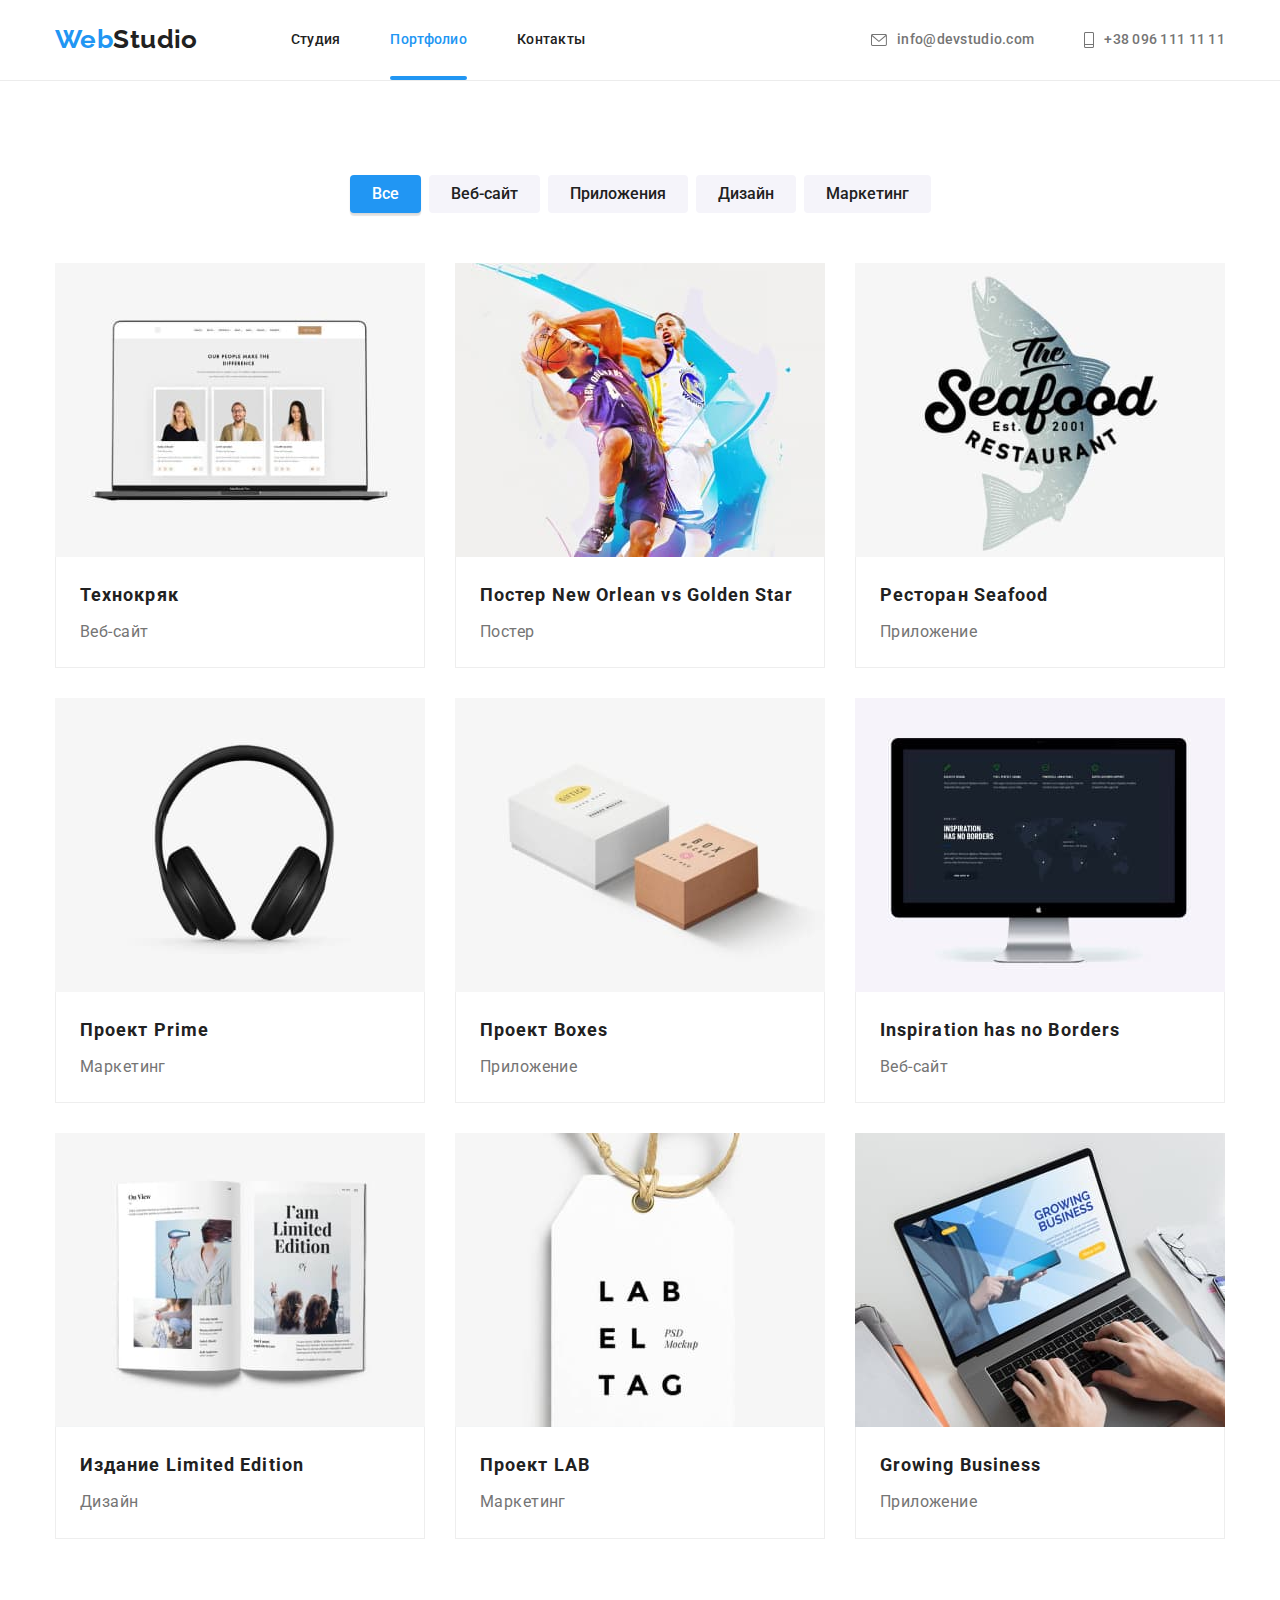
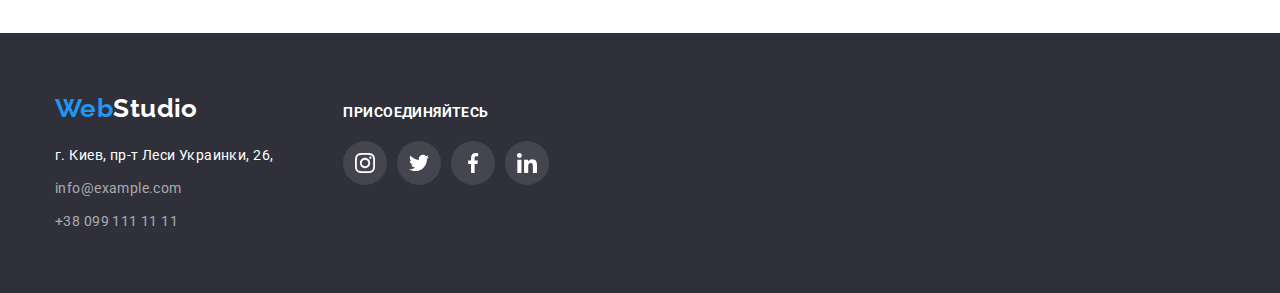
==== commit 3391545b: "Add change footer portfolio page" ====
--- a/portfolio.html
+++ b/portfolio.html
@@ -311,7 +311,7 @@
         </div>
 
         <div class="footer-social-box">
-          <h2 class="footer-title">Присоединяйтесь</h2>
+          <p class="footer-text">Присоединяйтесь</p>
           <ul class="footer-social-list">
             <li class="footer-social-item">
               <a href="">
